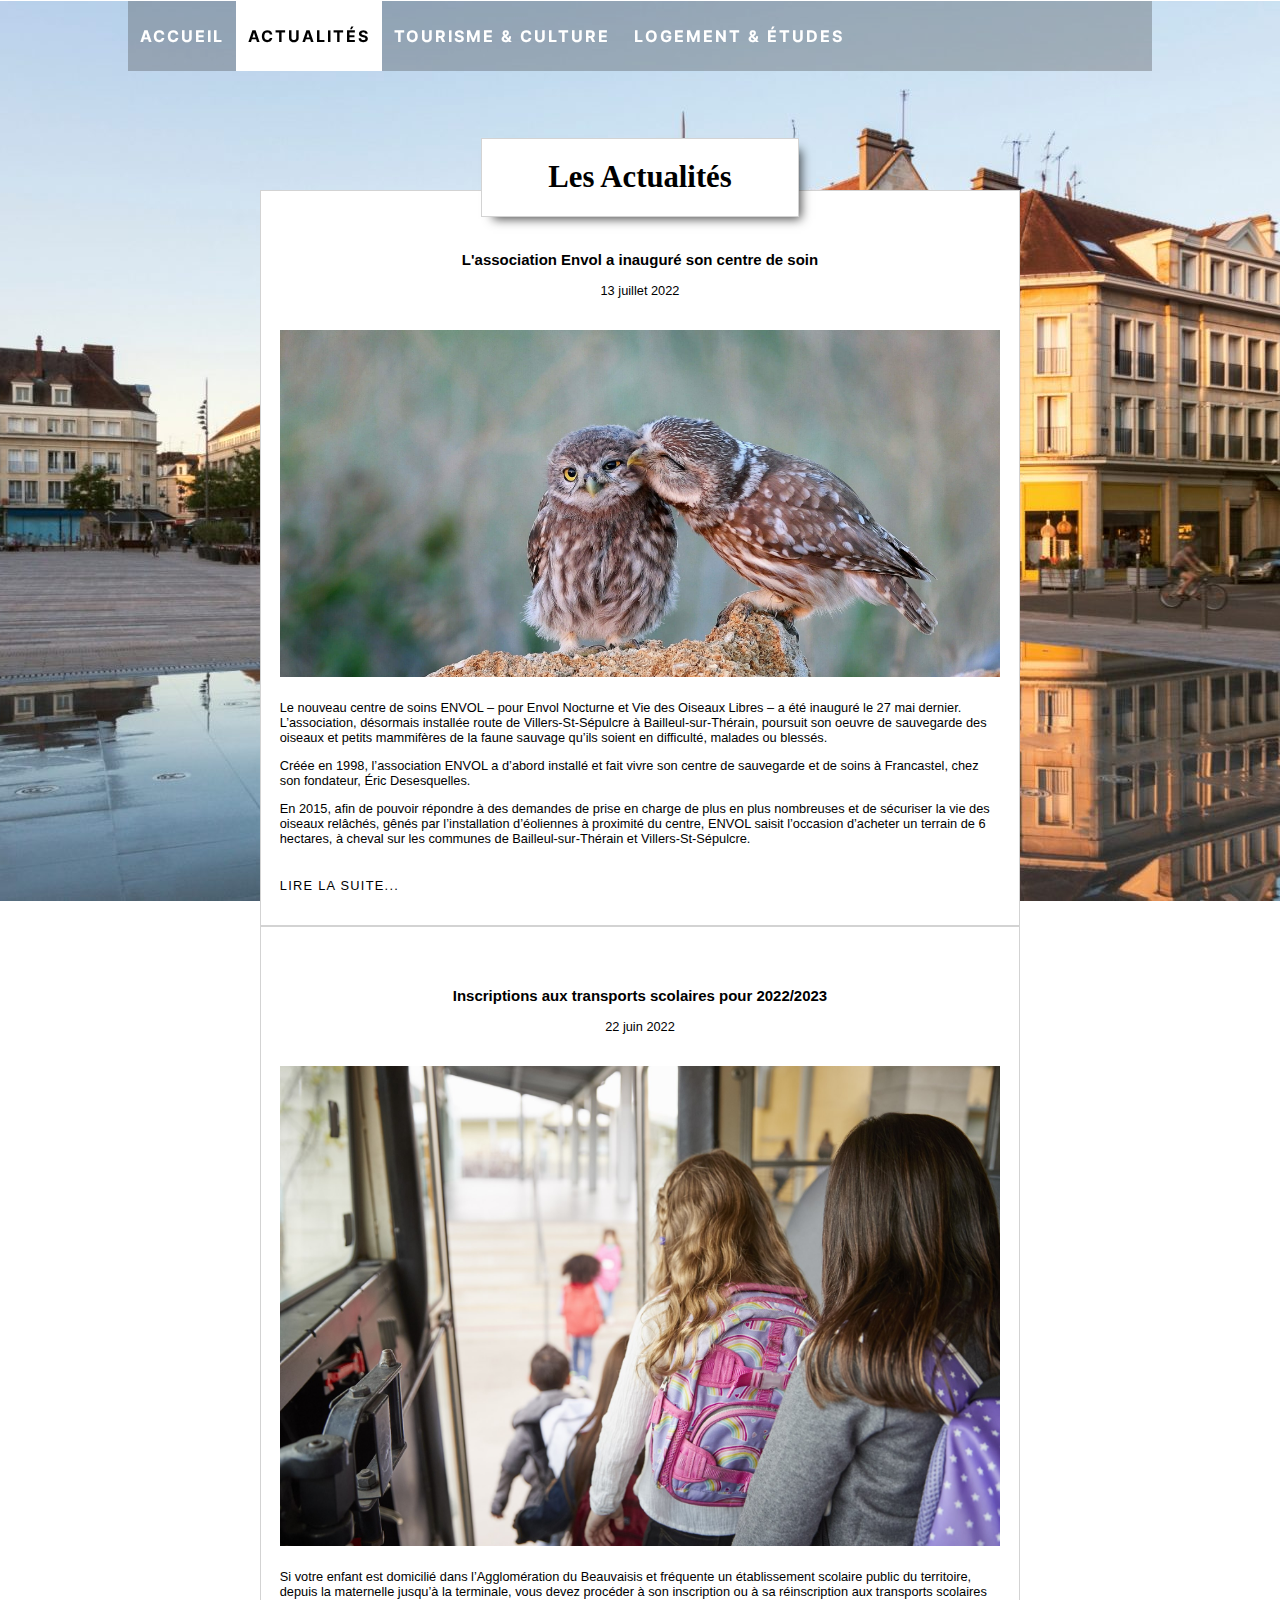
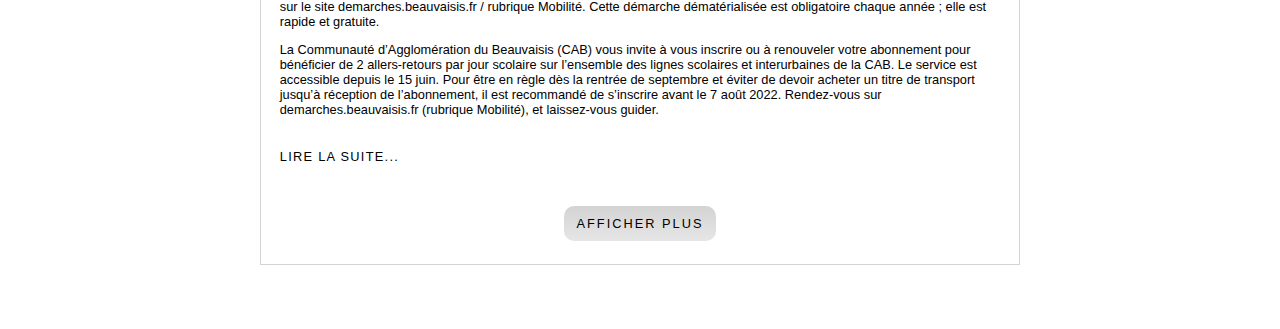
==== leo/Actualites.html @ 881426b7 "FIN DU DEVELOPPEMENT DU SITE" ====
<!DOCTYPE html>
<html lang="fr">

<head>
    <link rel="stylesheet" href="./css/styleActualites.css">
    <link rel="stylesheet" href="../navbar.css">
    <link rel="stylesheet" href="https://cdnjs.cloudflare.com/ajax/libs/font-awesome/6.2.0/css/all.min.css"
        integrity="sha512-xh6O/CkQoPOWDdYTDqeRdPCVd1SpvCA9XXcUnZS2FmJNp1coAFzvtCN9BmamE+4aHK8yyUHUSCcJHgXloTyT2A=="
        crossorigin="anonymous" referrerpolicy="no-referrer" />
    <script src="./js/Actualites.js"></script>
    <title>Actualités</title>
</head>

<body onload="init();">
    <div id="site">
        <nav id="navbar">
            <div id="logo">
                <img src="./img/logo beauvaisis.png" alt="Logo Beauvaisis">
            </div>
            <div class="menu">
                <ul class="left">
                    <li><a href="../accueil/index.html">accueil</a></li>
                    <li><a href="../leo/Actualites.html"> actualités</a></li>
                    <li><a href="../tourisme/Tourisme.html">tourisme & culture</a></li>
                    <li><a href="../yvann/index.html">logement & études</a></li>
                </ul>
                <ul class="right">
                    <li><a href="https://fr-fr.facebook.com/beauvaisis/%22%3E"> <i
                                class="fa-brands fa-facebook-f"></i></a></li>
                    <li><a href="https://twitter.com/agglobeauvaisis%22%3E"> <i class="fa-brands fa-twitter"></i></a>
                    </li>
                    <li><a href="https://fr.linkedin.com/company/communaute-d-agglomeration-du-beauvaisis"><i
                                class="fa-brands fa-linkedin-in"></i></a></li>
                </ul>
            </div>
            <ul class="toogle">
                <li class="ouvrir"><i class="fa-solid fa-bars"></i></li>
                <li class="fermer"><i class="fa-solid fa-circle-xmark"></i></li>
            </ul>
        </nav>
        <div id="title">
            <h1>Les Actualités</h1>
        </div>
        <div id="page">
            <section id="envol">
                <h3 class="title">L'association Envol a inauguré son centre de soin</h3>
                <p class="date">13 juillet 2022</p>
                <div class="Parent">
                    <img src="./img/association_envol.jpg" class="img">
                </div>
                <div class="Contenu">
                    <p>
                        Le nouveau centre de soins ENVOL – pour Envol Nocturne et Vie des Oiseaux Libres – a été
                        inauguré le
                        27 mai
                        dernier. L’association, désormais installée route de Villers-St-Sépulcre à Bailleul-sur-Thérain,
                        poursuit
                        son oeuvre de sauvegarde des oiseaux et petits mammifères de la faune sauvage qu’ils soient en
                        difficulté,
                        malades ou blessés.
                    </p>
                    <p>
                        Créée en 1998, l’association ENVOL a d’abord installé et fait vivre son centre de sauvegarde et
                        de
                        soins à
                        Francastel, chez son fondateur, Éric Desesquelles.
                        <p>
                            En 2015, afin de pouvoir répondre à des demandes de prise en charge de plus en plus
                            nombreuses et de
                            sécuriser
                            la vie des oiseaux relâchés, gênés par l’installation d’éoliennes à proximité du centre,
                            ENVOL
                            saisit l’occasion
                            d’acheter un terrain de 6 hectares, à cheval sur les communes de Bailleul-sur-Thérain et
                            Villers-St-Sépulcre.
                        </p>
                        <p class="readMore">
                            <a
                                href="https://www.beauvaisis.fr/actualites/actualites-du-beauvaisis/l-association-envol-a-inaugure-son-centre-de-soins.html">
                                LIRE LA SUITE...
                            </a>
                        </p>
                </div>
            </section>
            <section id="transport">
                <hr>
                <h3 class="title">Inscriptions aux transports scolaires pour 2022/2023</h3>
                <p class="date">22 juin 2022</p>
                <div class="Parent">
                    <img src="./img/transport_scolaire.jpg" class="img">
                </div>
                <div class="Contenu">
                    <p>
                        Si votre enfant est domicilié dans l’Agglomération du Beauvaisis et fréquente un établissement
                        scolaire
                        public du territoire, depuis la maternelle jusqu’à la terminale, vous devez procéder à son
                        inscription
                        ou à sa réinscription aux transports scolaires sur le site demarches.beauvaisis.fr / rubrique
                        Mobilité.
                        Cette démarche dématérialisée est obligatoire chaque année ; elle est rapide et gratuite.
                    </p>
                    <p>
                        La Communauté d’Agglomération du Beauvaisis (CAB) vous invite à vous inscrire ou à renouveler
                        votre
                        abonnement pour bénéficier de 2 allers-retours par jour scolaire sur l’ensemble des lignes
                        scolaires
                        et
                        interurbaines de la CAB. Le service est accessible depuis le 15 juin. Pour être en règle dès la
                        rentrée
                        de septembre et éviter de devoir acheter un titre de transport jusqu’à réception de
                        l’abonnement, il
                        est
                        recommandé de s’inscrire avant le 7 août 2022. Rendez-vous sur demarches.beauvaisis.fr (rubrique
                        Mobilité),
                        et laissez-vous guider.
                    </p>
                    <p class="readMore">
                        <a
                            href="https://www.beauvaisis.fr/actualites/actualites-du-beauvaisis/l-association-envol-a-inaugure-son-centre-de-soins.html">
                            LIRE LA SUITE...
                        </a>
                    </p>
                </div>
            </section>
            <section>
                <hr>
                <h3 class="title">Sur le terrain pour sensibiliser à la réduction des déchets</h3>
                <p class="date">16 mai 2022</p>
                <div class="Parent">
                    <img src="./img/dechets.jpeg" class="img">
                </div>
                <div class="Contenu">
                    <p>
                        Le service Cadre de Vie – Déchets de la Communauté d’Agglomération du Beauvaisis s’est agrandi,
                        avec
                        le recrutement de Pauline, animatrice prévention et tri des déchets,
                        afin de renforcer encore son action de sensibilisation à la nécessité de réduire nos poubelles.
                    </p>
                    <p>
                        Dans les écoles et les accueils de loisirs, dans les associations, dans les résidences pour
                        personnes âgées, dans les établissements recevant du public, lors de brocantes
                        ou d'événements populaires… l’équipe prévention déchets intervient auprès de tous les publics,
                        sur
                        l’ensemble de l’Agglomération du Beauvaisis, pour promouvoir le réemploi,
                        le tri des emballages et papiers ou encore le compostage des bio-déchets. L’objectif est de
                        réduire
                        le volume de nos poubelles d’ordures ménagères.
                        <p>
                            Les écoles du Beauvaisis peuvent contacter l’équipe prévention déchets pour une animation
                            sur la
                            réduction et le tri des déchets, destinée aux élèves de cycle 3 (CM1/CM2),
                            et de nouvelles animations/ateliers seront proposées à la prochaine rentrée scolaire pour
                            d’autres
                            tranches d’âge.
                        </p>
                        <p class="readMore">
                            <a
                                href="https://www.beauvaisis.fr/actualites/actualites-du-beauvaisis/l-association-envol-a-inaugure-son-centre-de-soins.html">
                                LIRE LA SUITE...
                            </a>
                        </p>
                </div>
            </section>
            <section>
                <hr>
                <h3 class="title">20ème édition de la Fête de la fleur et des jardiniers à Aux-Marais</h3>
                <p class="date">4 mai 2022</p>
                <div class="Parent">
                    <img src="./img/jardin.jpeg" class="img">
                </div>
                <div class="Contenu">
                    <p>
                        L’association Aux-Marais Avenir vous attend encore nombreux à la 20ème édition de la Fête de la
                        Fleur et des Jardiniers de Aux-Marais programmée dimanche 8 mai 2022,
                        de 10h à 18h. Un rendez-vous indispensable pour les amateurs de jardinage et les amoureux de la
                        nature.
                    </p>
                    <p>
                        Une centaine d’exposants - horticulteurs, pépiniéristes, rosiéristes, artisans... – seront dans
                        le centre du village pour vous proposer des plantes de nos régions
                        mais aussi des plantes rares, des plantes exotiques, de l’outillage de jardin, des décorations
                        intérieures et extérieures et tout ce qui est indispensable dans
                        un jardin.
                    </p>
                    <p class="readMore">
                        <a
                            href="https://www.beauvaisis.fr/actualites/actualites-du-beauvaisis/l-association-envol-a-inaugure-son-centre-de-soins.html">
                            LIRE LA SUITE...
                        </a>
                    </p>
                </div>
            </section>
            <section>
                <hr>
                <h3 class="title">Réouverture le 1er avril de la Maladrerie Saint-Lazare à Beauvais en visite libre ou
                    commentée</h3>
                <p class="date">30 mars 2022</p>
                <div class="Parent">
                    <img src="./img/maladrerie.jpg" class="img">
                </div>
                <div class="Contenu">
                    <p>
                        La Maladrerie Saint-Lazare sera à nouveau ouverte au public, du vendredi 1er avril au vendredi
                        30 septembre 2022 (Du mardi au dimanche, de 11h00 à 18h00).
                    </p>
                    <p>
                        Les visiteurs pourront découvrir (ou redécouvrir) ce site d’exception, en visite libre ou
                        commentée, et parcourir à leur rythme et au gré de leurs envies cet ensemble
                        remarquable des XII è et XIII è siècles, typique de l’architecture hospitalière du Moyen Âge, et
                        protégé au titre des Monuments Historiques. Le logis des religieux, la chapelle romane,
                        la grange et sa charpente en chêne d’origine forment une des léproseries les mieux conservées
                        d’Europe. Sans oublier le jardin d’ inspiration médiévale, lieu propice à la promenade ou
                        à la méditation offrant aux visiteurs un aperçu des différents t ypes de jardins ou de cultures
                        qui existaient au M oyen Âge : carré des herbes aromatiques, carré des céréales, carré des
                        petits fruits, vignes, potager ...
                    </p>
                    <p class="readMore">
                        <a
                            href="https://www.beauvaisis.fr/actualites/actualites-du-beauvaisis/l-association-envol-a-inaugure-son-centre-de-soins.html">
                            LIRE LA SUITE...
                        </a>
                    </p>
                </div>
            </section>
            <section>
                <hr>
                <h3 class="title">Les médiathèques vous invitent à la lecture</h3>
                <p class="date">28 février 2022</p>
                <div class="Parent">
                    <img src="./img/livres.jpg" class="img">
                </div>
                <div class="Contenu">
                    <p>
                        Le Réseau des médiathèques du Beauvaisis s’engage dans un Contrat Territorial de Lecture (CTL),
                        met en place le programme « Des livres à soi » et propose chaque mois de nombreuses
                        animations avec l’ambition de faire partager le plaisir des livres et de la lecture à tous.
                    </p>
                    <p>
                        Actuellement en phase de préfiguration, le Contrat Territoire-Lecture de la Communauté
                        d’Agglomération du Beauvaisis sera signé à fin 2022, à l’issue d’une démarche de diagnostic
                        et d’élaboration.
                        <p>
                            Son ambition est, notamment, de lutter contre l’illettrisme qui atteint 11 % de la
                            population des Hauts-de-France. Sept médiathèques communales travaillent en partenariat avec
                            le réseau intercommunal et le CTL permettra d'initier d'autres projets de développement de
                            la lecture.
                        </p>
                        <p class="readMore">
                            <a
                                href="https://www.beauvaisis.fr/actualites/actualites-du-beauvaisis/l-association-envol-a-inaugure-son-centre-de-soins.html">
                                LIRE LA SUITE...
                            </a>
                        </p>
                </div>
            </section>
            <section>
                <hr>
                <h3 class="title">39ème balade en forêt de Hez-Froidmont - Dimanche 6 mars 2022</h3>
                <p class="date">21 février 2022</p>
                <div class="Parent">
                    <img src="./img/foret.jpg" class="img">
                </div>
                <div class="Contenu">
                    <p>
                        Passionnés de marche et vététistes forcenés ont rendez-vous le dimanche 6 mars pour la 39ème
                        balade en forêt de Hez-Froidmont. Annulée en 2020 et 2021 à cause de la pandémie
                        de Covid-19, la balade de Hez-Froidmont revient cette année ! Rendez-vous incontournable des
                        amoureux de la nature et des sportifs, c’est une invitation à découvrir une partie
                        de ce magnifique massif forestier de près de 3 000 hectares.
                    </p>
                    <p>
                        Organisée par le Club Cyclotouriste de Sacy-le-Grand, avec le soutien du Comité Départemental de
                        la Randonnée Pédestre, de la Protection Civile, du Team Organisation La
                        Neuville-en-Hez, du Comité des fêtes de La Neuville-en-Hez et de l’association de peintres
                        amateurs Colori’hez, cette balade peut être, au choix, familiale ou sportive.
                    </p>
                    <p class="readMore">
                        <a
                            href="https://www.beauvaisis.fr/actualites/actualites-du-beauvaisis/l-association-envol-a-inaugure-son-centre-de-soins.html">
                            LIRE LA SUITE...
                        </a>
                    </p>
                </div>
            </section>
            <section>
                <hr>
                <h3 class="title">Préservation de la faune : Résultats de l’étude sur le Grand murin</h3>
                <p class="date">24 novembre 2021</p>
                <div class="Parent">
                    <img src="./img/chauve_souris.jpg" class="img">
                </div>
                <div class="Contenu">
                    <p>
                        Une étude scientifique sur le Grand murin a été menée cet été dans le cadre de l’animation des
                        sites Natura 2000 du Beauvaisis. Cette espèce est une priorité du
                        plan national d'actions chauves-souris (PNAC) des Hauts-de-France.
                    </p>
                    <p>
                        Une étude scientifique sur le Grand murin a été menée cet été dans le cadre de l’animation des
                        sites Natura 2000 du Beauvaisis. Cette espèce est une priorité du plan
                        national d'actions chauves-souris (PNAC) des Hauts-de-France.
                    </p>
                    <p class="readMore">
                        <a
                            href="https://www.beauvaisis.fr/actualites/actualites-du-beauvaisis/l-association-envol-a-inaugure-son-centre-de-soins.html">
                            LIRE LA SUITE...
                        </a>
                    </p>
                </div>
            </section>
            <section>
                <hr>
                <h3 class="title">2ème édition du festival de BD de Bresles : La Halle aux Bulles</h3>
                <p class="date">6 septembre 2021</p>
                <div class="Parent">
                    <img src="./img/bd.png" class="img">
                </div>
                <div class="Contenu">
                    <p>
                        Organisé en partenariat avec l’association « On a marché sur la bulle » et porté par la DRAC, le
                        festival réunira une dizaine d’auteurs parmi lesquels seront présents
                        Vanyda (« L’immeuble d’en face »), Régis Hautière (« La guerre des Lulus »), Dawid (« Les supers
                        ») ou encore Mohamed Aouamri (« Zibeline ») samedi 11 septembre de 11h
                        à 19h à Bresles.
                    </p>
                    <p>
                        En plus des dédicaces et des séances de dessin projetées sur grand écran, le programme
                        comprendra de nombreuses activités comme des ateliers de création avec les auteurs,
                        des jeux, des coloriages, une projection de film, une exposition sur le manga…
                    </p>
                    <p>
                        La Médiathèque Départementale de l’Oise sera présente avec son BD Bus. D’anciens étudiants de
                        l’Université de Picardie Jules Verne partageront leur expérience sur la licence
                        « Métiers de la bande dessinée » et la librairie Amiénoise Bulle en Stock proposera des albums à
                        la vente.
                    </p>
                    <p class="readMore">
                        <a
                            href="https://www.beauvaisis.fr/actualites/actualites-du-beauvaisis/l-association-envol-a-inaugure-son-centre-de-soins.html">
                            LIRE LA SUITE...
                        </a>
                    </p>
                </div>
            </section>
            <section>
                <hr>
                <h3 class="title">Des abeilles et des moutons dans les stations d'épuration</h3>
                <p class="date">20 juillet 2021</p>
                <div class="Parent">
                    <img src="./img/moutons.jpg" class="img">
                </div>
                <div class="Contenu">
                    <p>
                        Depuis le mois d’avril, la station d'épuration de Beauvais accueille un troupeau de 7 moutons (1
                        b.lier, 3 brebis et 3 agneaux) de races rustiques (tarasconaise et lourdaise).
                    </p>
                    <p>
                        Le terrain de la station d’épuration de Beauvais, géré en régie par la Communauté
                        d'Agglomération du
                        Beauvaisis (CAB), occupe près de 6 ha, dont la moitié en espaces verts.
                        Une gestion différenciée d'une partie de ces espaces verts a été mise en place pour favoriser la
                        biodiversité et réduire les coûts de gestion. Ces actions ont été menées en
                        lien et avec l'appui du service Patrimoine naturel de la CAB.
                        <p>
                            Une zone clôturée d'éco-pâturage a ainsi été installée sur environ 0,6 ha. Parallèlement,
                            une
                            prairie fleurie a été créée, avec la mise en place d'une ruche.
                            Des tontes différenciées vont concerner également près de 0,5 ha. Un couloir d'herbes hautes
                            de 10 à
                            12 cm d'herbe cernera la parcelle alors qu'au centre des
                            hautes herbes seront maintenues jusqu'à l'automne. Le foin sera alors fauché par un
                            agriculteur qui
                            pourra bénéficier des ballots de foin.
                        </p>
                        <p class="readMore">
                            <a
                                href="https://www.beauvaisis.fr/actualites/actualites-du-beauvaisis/l-association-envol-a-inaugure-son-centre-de-soins.html">
                                LIRE LA SUITE...
                            </a>
                        </p>
                </div>
            </section>
            <button onclick="displayMore();">Afficher plus</button>
        </div>
    </div>
</body>

</html>
---- leo/css/styleActualites.css ----
body{
  --border : 0.15vw solid lightgray;
  background-image: url("../img/beauvais.jpg");
  background-attachment : fixed;
  background-size: cover;
  background-position : center;
  font-size : 1vw;
}

p {
  font-family: sans-serif;
}

.Contenu{
  width : 95%;
  margin:0 auto;
  padding-top : 0.5vw;
}

#page {
  width:60%;
  margin-left: auto;
  margin-right : auto;
  background-color : white;
  border:var(--border);
  position : relative;
  height : auto;
  margin-top : 15%;
  margin-bottom : 5vw;
}

.img {
  width : 100%;
  height : 100%;
  overflow : hidden;
}

.title {
  text-align: center;
  font-family: sans-serif;
  padding-top : 5vh;
}

.date {
  text-align: center;
  font-family: sans-serif;
  padding-bottom : 1.5vw;
}

#title {
  position : absolute;
  text-align: center;
  font-size : 1.2vw;
  background-color: white;
  border: var(--border);
  padding-left : 5%;
  padding-right : 5%;
  white-space : nowrap;
  transform:translateX(-50%);
  left : 50%;
  width : 15%;
  z-index : 10;
  box-shadow : 7px 7px 10px -5px rgba(0,0,0,0.7);
  top : -4vw;
}

.readMore {
  padding : 1.5vw 0;
  font-family: "InterL", sans-serif;
  letter-spacing: 0.1vw;
  font-size : 1vw;
}

.readMore a, a:link, a:visited, a:active, a:hover{
  color: black;
}

hr{
  height : 0.15vw;
  border : none;
  background-color : lightgray;
  width : 100%;
}

.Parent{
  width: 95%;
  height : 100%;
  overflow:hidden;
  margin: 0 auto;
  display : block;
}

.Parent:hover img{
  width:100%;-webkit-transform:scale(1.3);transform:scale(1.3);-webkit-transition:1s ease-in-out;transition:1s ease-in-out
}

#site{
  position : relative;
}

button{
  text-transform: uppercase;
  letter-spacing: 2px;
  cursor: pointer;
  outline: none;
  margin : 3% auto;
  padding : 10px 0;
  text-align: center;
  display : block;
  width : 20%;
  font-size : 1vw;
  background : linear-gradient(lightgrey, rgb(230,230,230));
  color : black;
  border : none;
  border-radius : 10px;
}

button:hover{
  background : white;
  color :rgb(70, 70, 70);
  border : var(--border);
  border-color : rgb(70, 70, 70);
}

button:active{
  font-size : 0.9vw;
  background-color : rgb(245,245,245);
}

a:link { text-decoration: none; }

a:visited { text-decoration: none; }

a:hover { text-decoration: none; }

a:active { text-decoration: none; }

@media only screen and (max-width: 720px) {
  body{
      font-size : 3vw;
  }

  #page{
      width : 90%;
      margin-top : 30%;
  }

  #title{
      width : 50%;
      font-size : 3vw;
      top : -10vw;
  }

  button{
      font-size: 3vw;
      width : 40%;
      margin : 5% auto;
      height : 5vw;
  }

  button:active{
      font-size : 2.7vw;
  }

  .readMore {
      font-size : 2vw;
      height : 1vw;
      line-height : 1vw;
  }

  .readMore:active{
      font-size:1.8vw;
  }
}

@media only screen and (min-width: 720px) and (max-width: 1080px) {
  body{
      font-size : 1.5vw;
  }

  #page{
      width : 70%;
      margin-top : 20%;
  }

  #title{
      width : 25%;
      font-size : 1.8vw;
      top : -6vw;
  }

  button{
      font-size : 1.5vw;
      width : 30%;
      height : 4vw;
  }

  button:active{
      font-size : 1.3vw;
  }

  .readMore {
      font-size : 1.5vw;
      height : 1vw;
      line-height : 1vw;
  }

  .readMore:active{
      font-size:1.35vw;
  }
}

@media only screen and (min-width: 1024px){
  .readMore{
      cursor: pointer;
      transition: 0.4s ease-in-out;
  }

  .readMore:hover {
      font-size: 1.5vw;
      letter-spacing: 0.3vw;
  }

  .readMore:active{
      font-size : 1.35vw;
  }
}

@media only screen and (max-width: 1023px){
  .readMore{
      border : var(--border);
      background-color : white;
      color :rgb(70, 70, 70);
      width : 30%;
      text-align : left;
      cursor: pointer;
      outline: none;
      height : 0.1vw;
      line-height : 0.1vw;
      border-color : rgb(70, 70, 70);
      border-radius : 25px;
  }

  .readMore a{
      text-align:center;
      margin : 0 auto;
      display : block;
  }

  .readMore:active{
      background-color : rgb(245,245,245);
      font-size : 0.9vw;
  }

  .readMore:hover{
    background-color : rgb(240,240,240);
  }
}

#navbar .menu .left li:nth-child(2) {
  background: white;
}
#navbar .menu .left li:nth-child(2) a {
  color: black;
}
---- navbar.css ----
@font-face {
  font-family: "InterB";
  src: url(./fonts/Inter-Bold.ttf);
}
li,a,i{
    list-style-type: none;
}
a{
    text-decoration: none;
}
li,a,i{
    transition: 0.4s ease-in-out;
}
#navbar ul{
    padding: 0 !important;
    margin: 0 !important;
}

#navbar {
    z-index: 1000;
    font-family: "InterB", serif;
    background: rgba(66, 66, 66, 0.322);
    width: 80%;
    margin: 0 auto;
    display: flex;
    align-items: center;
    justify-content: space-between;
    transition: 0.4s;
  }
  @media screen and (min-width: 900px) {
    #navbar {
      position: static;
      transform: translateX(0);
    }
  }
  @media screen and (max-width: 900px) {
    #navbar {
      position: relative;
      background: rgba(66, 66, 66, 0.322);
      width: 90%;
    }
  }
  #navbar a {
    color: rgb(255, 255, 255);
  }
  #navbar li {
    font-family: "InterB", serif;
    font-size: 1.3rem !important;
    font-weight: 600 !important;
    letter-spacing: 2px;
    text-transform: uppercase;
    padding: 25px 15px;
    cursor: pointer;
  }
  #navbar #logo img {
    display: none;
  }
  @media screen and (max-width: 900px) {
    #navbar #logo img {
      display: block;
      height: 74px;
      width: 130px;
    }
  }
  #navbar .menu {
    display: flex;
    justify-content: space-between;
    width: 100%;
    z-index: 20;
  }
  @media screen and (max-width: 900px) {
    #navbar .menu {
      position: absolute;
      top: 74px;
      right: 0 !important;
      width: 250px;
      transform: translateX(200%);
      flex-direction: column;
      transition: 1s;
    }
    #navbar .menu li {
      background: #737373;
      text-align: center;
      font-size: 0.9rem !important;
    }
    #navbar .menu a {
      color: black;
    }
    #navbar .menu .left {
      flex-direction: column;
    }
    #navbar .menu .left li {
      border-bottom: 2px solid grey;
    }
    #navbar .menu .right {
      background: #737373;
      justify-content: space-around;
    }
  }
  #navbar .menu .left {
    display: flex;
  }
  #navbar .menu .left:hover li:not(:hover) {
    background: none;
  }
  #navbar .menu .left:hover li:not(:hover) a {
    color: white;
  }
  @media screen and (max-width: 900px) {
    #navbar .menu .left:hover li:not(:hover) {
      background: #737373 !important;
      color: black !important;
    }
  }
  /* #navbar .menu .left li:first-child {
    background: white;
  }
  #navbar .menu .left li:first-child a {
    color: black;
  } */
  #navbar .menu .left li:hover {
    background: white;
  }
  #navbar .menu .left li:hover a {
    color: #2e2d2d;
  }
  @media screen and (max-width: 1300px) {
    #navbar .menu .left li {
      font-size: 1rem !important;
      padding: 25px 12px;
    }
  }
  @media screen and (max-width: 1100px) {
    #navbar .menu .left li {
      font-size: 0.9rem !important;
      padding: 25px 10px;
    }
  }
  @media screen and (max-width: 1000px) {
    #navbar .menu .left li {
      font-size: 0.7rem !important;
      padding: 25px 10px;
    }
  }
  #navbar .right {
    display: flex;
    justify-content: space-around;
  }
  #navbar .right li {
    font-size: 1.5rem;
  }
  #navbar .right li:hover i {
    transform: scale(1.4);
  }
  @media screen and (max-width: 1300px) {
    #navbar .right li {
      font-size: 1.2rem !important;
      padding: 25px 10px;
    }
  }
  #navbar .toogle {
    color: black;
    display: none;
    padding-right: 10px;
  }
  @media screen and (max-width: 900px) {
    #navbar .toogle {
      display: block;
      cursor: pointer;
      z-index: 100;
    }
    #navbar .toogle li {
      font-size: 1.3rem !important;
    }
  }
  
  @media screen and (max-width: 900px) {
    .fermer {
      display: none;
    }
    .ouvrir {
      display: block;
    }
    .open .ouvrir {
      display: none;
    }
    .open .fermer {
      display: block;
    }
    .open .menu {
      transform: translateX(0) !important;
    }
  }
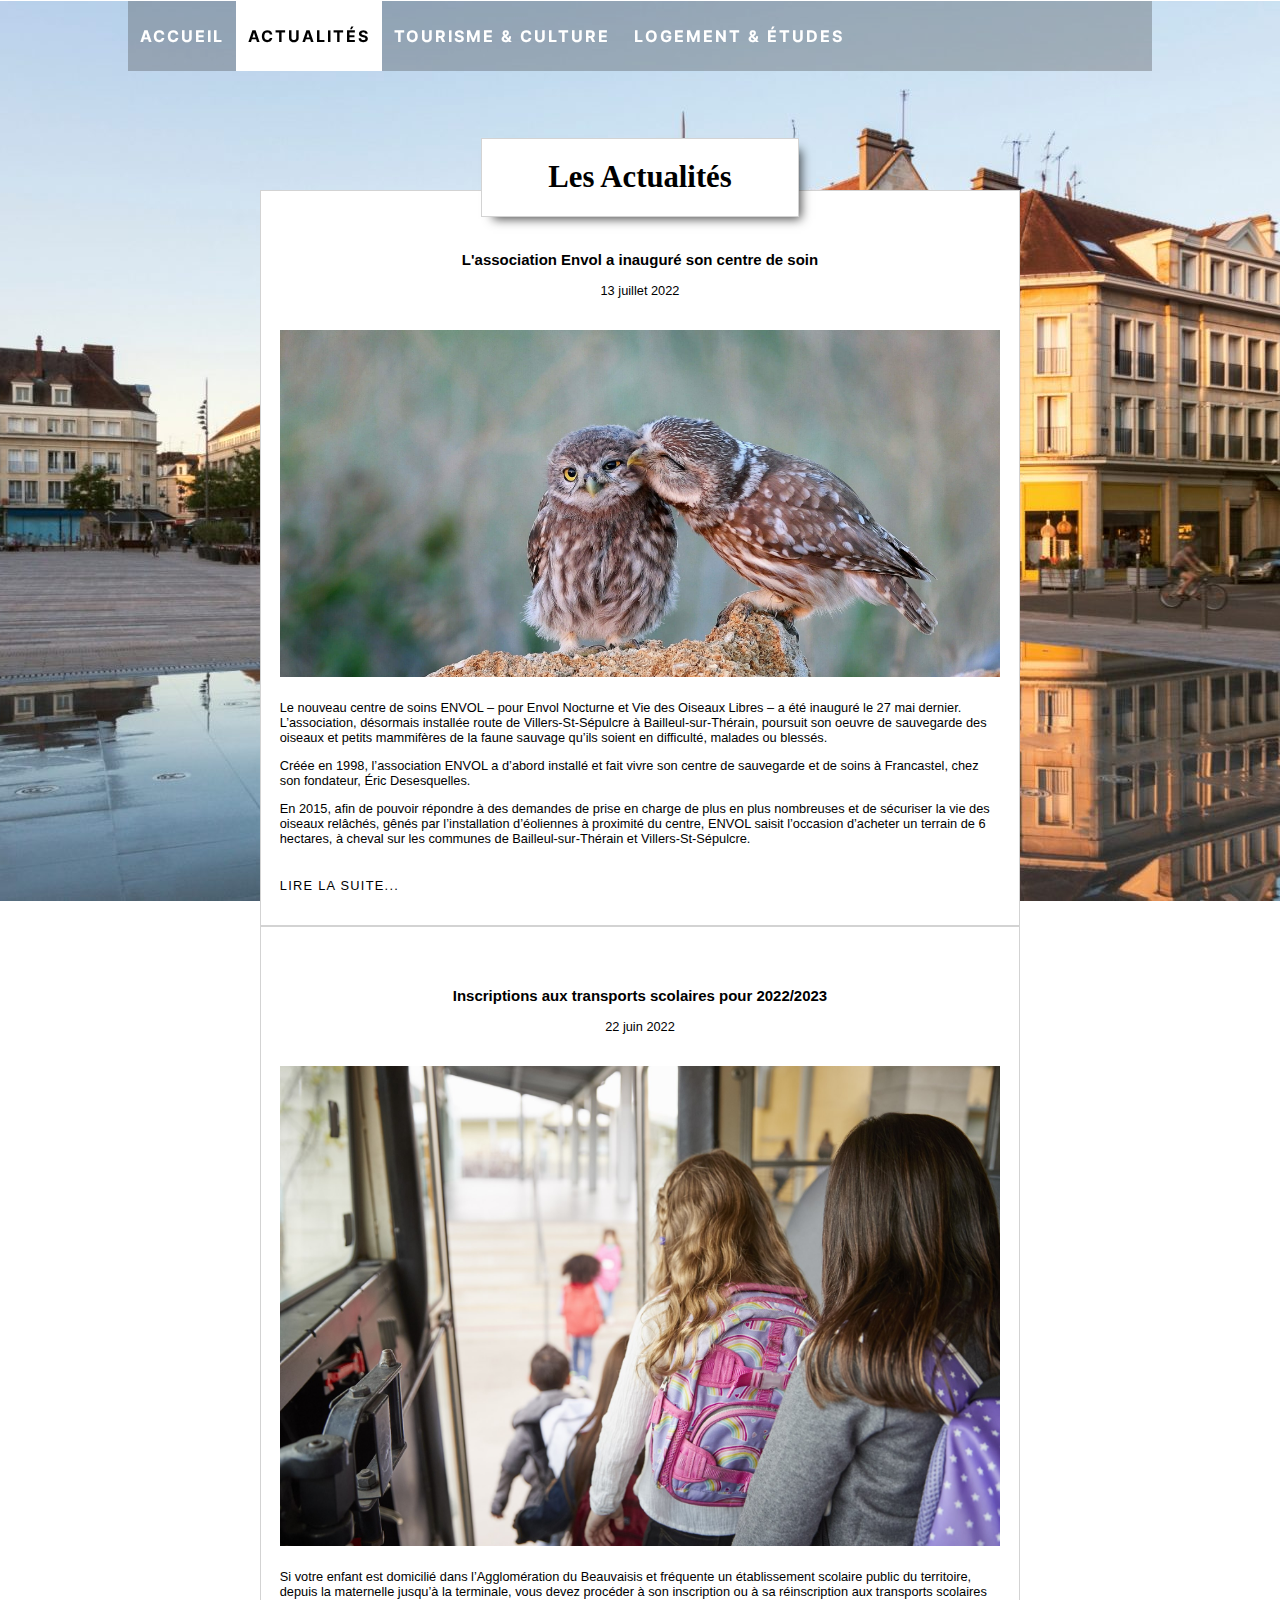
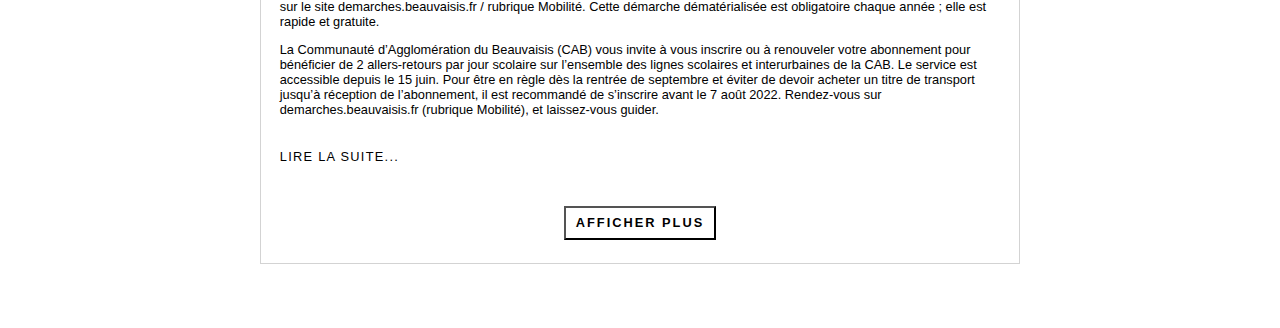
==== commit a610a64f: "MAQUETTES TERMINES ET COMMENTAIRE QUASIMENT FINI" ====
--- a/leo/Actualites.html
+++ b/leo/Actualites.html
@@ -8,7 +8,7 @@
         integrity="sha512-xh6O/CkQoPOWDdYTDqeRdPCVd1SpvCA9XXcUnZS2FmJNp1coAFzvtCN9BmamE+4aHK8yyUHUSCcJHgXloTyT2A=="
         crossorigin="anonymous" referrerpolicy="no-referrer" />
     <script src="./js/Actualites.js"></script>
-    <title>Actualités</title>
+    <title>Actualites</title>
 </head>
 
 <body onload="init();">
@@ -42,7 +42,7 @@
             <h1>Les Actualités</h1>
         </div>
         <div id="page">
-            <section id="envol">
+            <section id="envol"> <!--chaque section comporte une actualité-->
                 <h3 class="title">L'association Envol a inauguré son centre de soin</h3>
                 <p class="date">13 juillet 2022</p>
                 <div class="Parent">
--- a/leo/css/styleActualites.css
+++ b/leo/css/styleActualites.css
@@ -1,5 +1,5 @@
 body{
-  --border : 0.15vw solid lightgray;
+  --border : 0.15vw solid lightgray; /*variable réutilisée plus tard*/
   background-image: url("../img/beauvais.jpg");
   background-attachment : fixed;
   background-size: cover;
@@ -56,12 +56,12 @@
   padding-left : 5%;
   padding-right : 5%;
   white-space : nowrap;
-  transform:translateX(-50%);
+  transform:translateX(-50%); /*permet de centrer le titre au lieu de faire commencer le texte au centre*/
   left : 50%;
   width : 15%;
   z-index : 10;
   box-shadow : 7px 7px 10px -5px rgba(0,0,0,0.7);
-  top : -4vw;
+  top : -4vw; /*permet de faire survoler le titre sur la page*/
 }
 
 .readMore {
@@ -91,7 +91,12 @@
 }
 
 .Parent:hover img{
-  width:100%;-webkit-transform:scale(1.3);transform:scale(1.3);-webkit-transition:1s ease-in-out;transition:1s ease-in-out
+  /*permet de zoomer sur l'image en la survolant avec la souris*/
+  width : 100%;
+  -webkit-transform : scale(1.3);
+  transform : scale(1.3);
+  -webkit-transition : 1s ease-in-out;
+  transition : 1s ease-in-out;
 }
 
 #site{
@@ -104,27 +109,27 @@
   cursor: pointer;
   outline: none;
   margin : 3% auto;
-  padding : 10px 0;
+  padding : 2% 0;
+  line-height : 0;
   text-align: center;
   display : block;
   width : 20%;
   font-size : 1vw;
-  background : linear-gradient(lightgrey, rgb(230,230,230));
+  background-color : white;
   color : black;
-  border : none;
-  border-radius : 10px;
+  transition : 0.3s ease-in;
+  font-weight : 600;
 }
 
 button:hover{
-  background : white;
-  color :rgb(70, 70, 70);
-  border : var(--border);
-  border-color : rgb(70, 70, 70);
+  transform: scale(1.1);
+  color: white;
+  background: #2e2d2d;
+  border : 1px solid black;
 }
 
 button:active{
   font-size : 0.9vw;
-  background-color : rgb(245,245,245);
 }
 
 a:link { text-decoration: none; }
@@ -210,7 +215,7 @@
   }
 }
 
-@media only screen and (min-width: 1024px){
+@media only screen and (min-width: 1024px){ /*format ordinateur*/
   .readMore{
       cursor: pointer;
       transition: 0.4s ease-in-out;
@@ -226,7 +231,7 @@
   }
 }
 
-@media only screen and (max-width: 1023px){
+@media only screen and (max-width: 1023px){ /*format téléphone*/
   .readMore{
       border : var(--border);
       background-color : white;
--- a/navbar.css
+++ b/navbar.css
@@ -1,3 +1,4 @@
+/*******************FICHIER CSS COMPORTANT TOUT LE STYLE DE LA NAVBAR*********************/
 @font-face {
   font-family: "InterB";
   src: url(./fonts/Inter-Bold.ttf);
@@ -17,34 +18,21 @@
 }
 
 #navbar {
-    z-index: 1000;
-    font-family: "InterB", serif;
+    z-index: 1000; /*PERMET QUE LA NAVBAR SOIT TOUJOURS AU PREMIER PLAN DE LA PAGE (PAR DEFAUT TOUT LES ELEMENTS ONT UN ZINDEX=1)*/
+    font-family: "InterB", serif;/*FONT FAMILY IMPORTE PAR LE FRONT FACE LIGNE 2*/
     background: rgba(66, 66, 66, 0.322);
     width: 80%;
     margin: 0 auto;
-    display: flex;
+    display: flex;/*PERMET D'AVOIR LES ENFANTS DE LA NAVBAR COTE A COTE*/
     align-items: center;
     justify-content: space-between;
     transition: 0.4s;
   }
-  @media screen and (min-width: 900px) {
-    #navbar {
-      position: static;
-      transform: translateX(0);
-    }
-  }
-  @media screen and (max-width: 900px) {
-    #navbar {
-      position: relative;
-      background: rgba(66, 66, 66, 0.322);
-      width: 90%;
-    }
-  }
+ 
   #navbar a {
     color: rgb(255, 255, 255);
   }
-  #navbar li {
-    font-family: "InterB", serif;
+  #navbar li {/*ON CIBLE TOUS LES LI DE LA NAVBAR*/
     font-size: 1.3rem !important;
     font-weight: 600 !important;
     letter-spacing: 2px;
@@ -52,25 +40,80 @@
     padding: 25px 15px;
     cursor: pointer;
   }
-  #navbar #logo img {
-    display: none;
-  }
-  @media screen and (max-width: 900px) {
-    #navbar #logo img {
-      display: block;
-      height: 74px;
-      width: 130px;
-    }
-  }
   #navbar .menu {
-    display: flex;
+    display: flex;/*on met les enfants de la class menu cote a cote*/
     justify-content: space-between;
     width: 100%;
     z-index: 20;
   }
-  @media screen and (max-width: 900px) {
+  #navbar .menu .left, #navbar .menu .right{/*on cible les deux ul de la navbar*/
+    display: flex;/*on met leurs enfants cote a cote*/
+    justify-content: space-around;
+  }
+  #navbar .menu .left:hover li:not(:hover) {/*les li non survolé*/
+    background: none;
+  }
+  #navbar .menu .left:hover li:not(:hover) a {/*les a des li non survolé*/
+    color: white;
+  }
+  #navbar .menu .left li:hover { /*lorsque on survole les li*/
+    background: white;
+  }
+  #navbar .menu .left li:hover a {/*lorsque on survole les li*/
+    color: #2e2d2d;
+  }
+  #navbar .right li:hover i {/*lorsque on survole les li de la class right*/
+    transform: scale(1.4);/*on augmente la taille des icones de 40%*/   
+  }
+  #navbar .right li {
+    font-size: 1.5rem;
+  }
+  @media screen and (max-width: 1300px) {
+    #navbar .right li {
+      font-size: 1.2rem !important;
+      padding: 25px 10px;
+    }
+    #navbar .menu .left li {
+      font-size: 1rem !important;
+      padding: 25px 12px;
+    }
+  }
+  @media screen and (max-width: 1100px) {
+    #navbar .menu .left li {
+      font-size: 0.9rem !important;
+      padding: 25px 10px;
+    }
+  }
+  @media screen and (max-width: 1000px) {
+    #navbar .menu .left li {
+      font-size: 0.7rem !important;
+      padding: 25px 10px;
+    }
+  }
+  
+  /*********CODE DE LA NAVBAR RESPONSIVE****************/
+  #navbar #logo img {
+    display: none;/*logo caché par défaut*/
+  }
+  #navbar .toogle {/*on cible la class contenant les deux icones de la navbar responsive*/
+    color: black;
+    display: none;/* par défaut elle est caché*/
+    padding-right: 10px;
+  }
+  @media screen and (min-width: 900px) {/*si largeur superieur à 900px*/
+    #navbar {
+      position: static;/*navbar en position static*/
+      transform: translateX(0);
+    }
+  }
+  @media screen and (max-width: 900px) {/*si largeur infèrieur à 900px*/
+    #navbar {
+      position: relative;/*navbar en position relatif par rapport au parent*/
+      background: rgba(66, 66, 66, 0.322);
+      width: 90%;
+    }
     #navbar .menu {
-      position: absolute;
+      position: absolute;/*navbar en position absolute*/
       top: 74px;
       right: 0 !important;
       width: 250px;
@@ -96,74 +139,15 @@
       background: #737373;
       justify-content: space-around;
     }
-  }
-  #navbar .menu .left {
-    display: flex;
-  }
-  #navbar .menu .left:hover li:not(:hover) {
-    background: none;
-  }
-  #navbar .menu .left:hover li:not(:hover) a {
-    color: white;
-  }
-  @media screen and (max-width: 900px) {
+    #navbar #logo img {
+      display: block;
+      height: 74px;
+      width: 130px;
+    }
     #navbar .menu .left:hover li:not(:hover) {
       background: #737373 !important;
       color: black !important;
     }
-  }
-  /* #navbar .menu .left li:first-child {
-    background: white;
-  }
-  #navbar .menu .left li:first-child a {
-    color: black;
-  } */
-  #navbar .menu .left li:hover {
-    background: white;
-  }
-  #navbar .menu .left li:hover a {
-    color: #2e2d2d;
-  }
-  @media screen and (max-width: 1300px) {
-    #navbar .menu .left li {
-      font-size: 1rem !important;
-      padding: 25px 12px;
-    }
-  }
-  @media screen and (max-width: 1100px) {
-    #navbar .menu .left li {
-      font-size: 0.9rem !important;
-      padding: 25px 10px;
-    }
-  }
-  @media screen and (max-width: 1000px) {
-    #navbar .menu .left li {
-      font-size: 0.7rem !important;
-      padding: 25px 10px;
-    }
-  }
-  #navbar .right {
-    display: flex;
-    justify-content: space-around;
-  }
-  #navbar .right li {
-    font-size: 1.5rem;
-  }
-  #navbar .right li:hover i {
-    transform: scale(1.4);
-  }
-  @media screen and (max-width: 1300px) {
-    #navbar .right li {
-      font-size: 1.2rem !important;
-      padding: 25px 10px;
-    }
-  }
-  #navbar .toogle {
-    color: black;
-    display: none;
-    padding-right: 10px;
-  }
-  @media screen and (max-width: 900px) {
     #navbar .toogle {
       display: block;
       cursor: pointer;
@@ -172,9 +156,6 @@
     #navbar .toogle li {
       font-size: 1.3rem !important;
     }
-  }
-  
-  @media screen and (max-width: 900px) {
     .fermer {
       display: none;
     }
